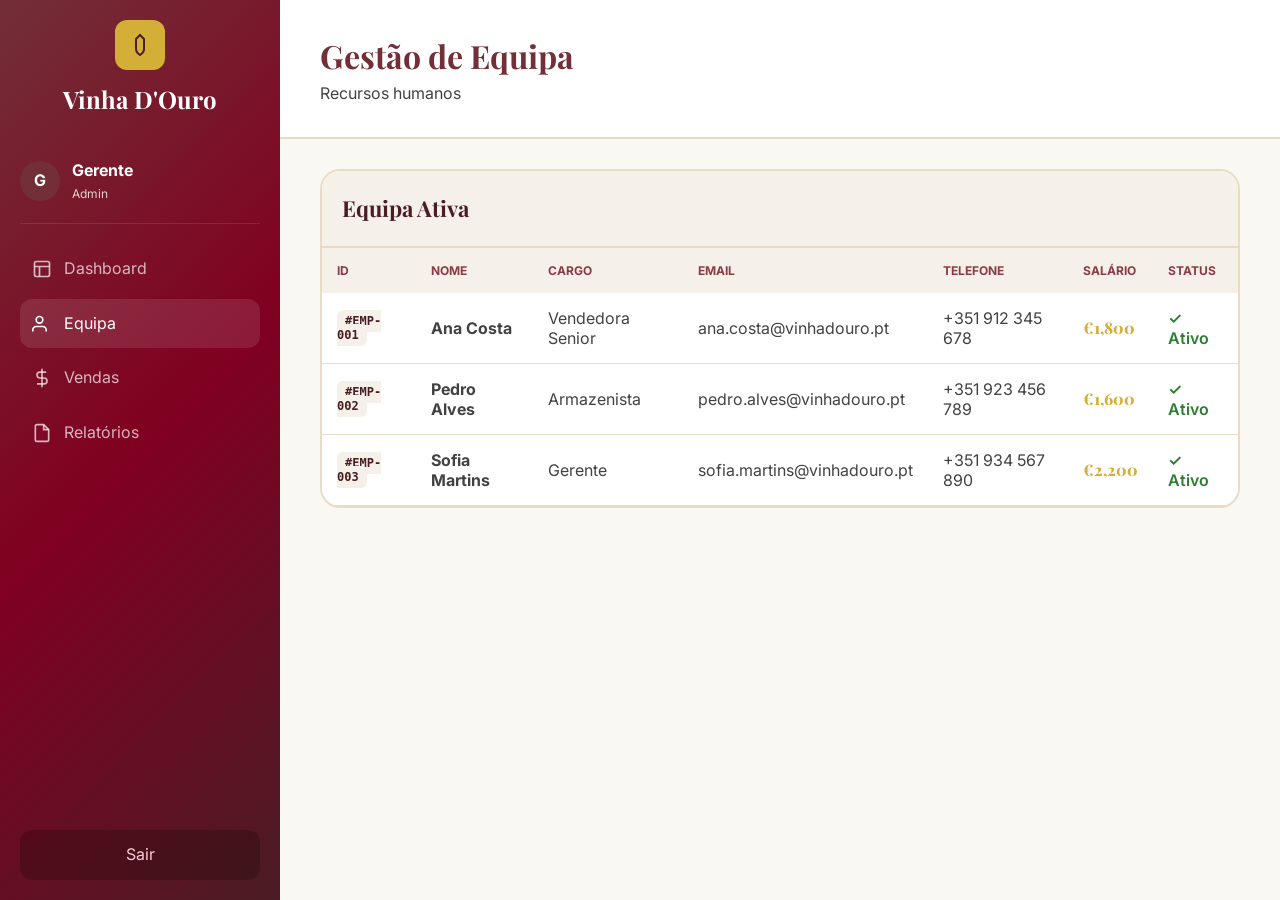
==== gerente-equipa.html @ c0b9875a "Add files via upload" ====
<! DOCTYPE html>
<html lang="pt">
<head>
    <meta charset="UTF-8">
    <title>Vinha D'Ouro - Equipa</title>
    <link rel="stylesheet" href="style.css">
</head>
<body>
    <div class="app-layout">
        <aside class="sidebar">
            <div class="sidebar-header">
                <div class="sidebar-logo">
                    <svg viewBox="0 0 24 24" fill="none" stroke="currentColor" stroke-width="2">
                        <path d="M12 2L8 6v10c0 2 1 4 4 6 3-2 4-4 4-6V6l-4-4z"/>
                    </svg>
                </div>
                <h2>Vinha D'Ouro</h2>
            </div>
             <div class="sidebar-user">
                <div class="user-avatar" style="background:  #722f37;">G</div>
                <div>
                    <p style="font-weight: bold;">Gerente</p>
                    <p style="font-size: 12px; opacity: 0.8;">Admin</p>
                </div>
            </div>
            <nav class="sidebar-nav">
                <a href="gerente.html" class="nav-item">
                    <svg viewBox="0 0 24 24" fill="none" stroke="currentColor" stroke-width="2">
                        <rect x="3" y="3" width="18" height="18" rx="2"/>
                        <path d="M3 9h18M9 21V9"/>
                    </svg>
                    <span>Dashboard</span>
                </a>
                <a href="gerente-equipa.html" class="nav-item active">
                    <svg viewBox="0 0 24 24" fill="none" stroke="currentColor" stroke-width="2"><path d="M17 21v-2a4 4 0 0 0-4-4H5a4 4 0 0 0-4 4v2"/><circle cx="9" cy="7" r="4"/></svg>
                    <span>Equipa</span>
                </a>
                <a href="gerente-vendas.html" class="nav-item">
                    <svg viewBox="0 0 24 24" fill="none" stroke="currentColor" stroke-width="2"><line x1="12" y1="1" x2="12" y2="23"/><path d="M17 5H9.5a3.5 3.5 0 0 0 0 7h5a3.5 3.5 0 0 1 0 7H6"/></svg>
                    <span>Vendas</span>
                </a>
                <a href="gerente-relatorios.html" class="nav-item">
                    <svg viewBox="0 0 24 24" fill="none" stroke="currentColor" stroke-width="2"><path d="M14 2H6a2 2 0 0 0-2 2v16a2 2 0 0 0 2 2h12a2 2 0 0 0 2-2V8z"/><polyline points="14 2 14 8 20 8"/></svg>
                    <span>Relatórios</span>
                </a>
            </nav>
           <a href="index.html" class="logout-btn">Sair</a>
        </aside>
        </aside>
        <main class="main-content">
            <header class="page-header">
                <div>
                    <h1 class="page-title">Gestão de Equipa</h1>
                    <p class="page-subtitle">Recursos humanos</p>
                </div>
            </header>
            <div class="data-table-container">
                <div class="table-header">
                    <h3>Equipa Ativa</h3>
                </div>
                <table class="data-table">
                    <thead>
                        <tr>
                            <th>ID</th>
                            <th>Nome</th>
                            <th>Cargo</th>
                            <th>Email</th>
                            <th>Telefone</th>
                            <th>Salário</th>
                            <th>Status</th>
                        </tr>
                    </thead>
                    <tbody>
                        <tr>
                            <td><code>#EMP-001</code></td>
                            <td><strong>Ana Costa</strong></td>
                            <td>Vendedora Senior</td>
                            <td>ana.costa@vinhadouro.pt</td>
                            <td>+351 912 345 678</td>
                            <td class="price-col">€1,800</td>
                            <td><span class="status-success">✓ Ativo</span></td>
                        </tr>
                        <tr>
                            <td><code>#EMP-002</code></td>
                            <td><strong>Pedro Alves</strong></td>
                            <td>Armazenista</td>
                            <td>pedro.alves@vinhadouro.pt</td>
                            <td>+351 923 456 789</td>
                            <td class="price-col">€1,600</td>
                            <td><span class="status-success">✓ Ativo</span></td>
                        </tr>
                        <tr>
                            <td><code>#EMP-003</code></td>
                            <td><strong>Sofia Martins</strong></td>
                            <td>Gerente</td>
                            <td>sofia.martins@vinhadouro.pt</td>
                            <td>+351 934 567 890</td>
                            <td class="price-col">€2,200</td>
                            <td><span class="status-success">✓ Ativo</span></td>
                        </tr>
                    </tbody>
                </table>
            </div>
        </main>
    </div>
</body>
</html>
---- style.css ----
@import url('https://fonts.googleapis.com/css2?family=Playfair+Display:wght@400;500;600;700;800;900&family=Inter:wght@300;400;500;600;700;800&display=swap');

* { margin: 0; padding: 0; box-sizing: border-box; }

:root {
    --wine-primary: #722f37;
    --wine-dark: #4a1c23;
    --wine-medium: #8b3a47;
    --gold: #d4af37;
    --cream: #faf8f3;
    --beige: #f5f1e8;
    --tan:  #e8dcc4;
    --gradient-wine: linear-gradient(135deg, #722f37 0%, #4a1c23 100%);
    --gradient-gold:  linear-gradient(135deg, #d4af37 0%, #b8992e 100%);
    --gradient-burgundy: linear-gradient(135deg, #800020 0%, #5c0016 100%);
    --gradient-elegant: linear-gradient(135deg, #722f37 0%, #800020 50%, #4a1c23 100%);
}

body {
    font-family: 'Inter', sans-serif;
    background:  var(--cream);
    color: #424242;
    line-height:  1.6;
}

h1, h2, h3 { font-family: 'Playfair Display', serif; }
a { text-decoration: none; color: inherit; }

/* === LOGIN === */
.login-container {
    min-height: 100vh;
    display: flex;
    align-items: center;
    justify-content: center;
    background: var(--gradient-elegant);
    padding: 40px;
}

.login-content {
    background: rgba(255, 255, 255, 0.98);
    border-radius: 24px;
    padding: 64px;
    width: 100%;
    max-width: 650px;
    text-align: center;
    border: 1px solid rgba(212, 175, 55, 0.2);
}

.brand-icon {
    width: 100px; height: 100px;
    background: var(--gradient-wine);
    border-radius: 20px;
    margin: 0 auto 20px;
    display: flex; align-items: center; justify-content: center;
    color: white; border: 2px solid var(--gold);
}
.brand-icon svg { width: 48px; height: 48px; }

.brand-name {
    font-size: 48px;
    background: var(--gradient-wine);
    -webkit-background-clip: text;
    -webkit-text-fill-color: transparent;
    margin-bottom: 10px;
}

.login-divider {
    height: 2px;
    background: linear-gradient(90deg, transparent, var(--tan), transparent);
    margin: 32px 0;
}

.section-title {
    font-size: 24px;
    color: var(--wine-dark);
    margin-bottom: 8px;
}

.section-subtitle {
    color: #888;
    margin-bottom: 28px;
}

.role-cards { display: flex; flex-direction: column; gap: 20px; }

.role-card {
    background: white;
    border:  2px solid var(--tan);
    border-radius: 20px;
    padding: 24px;
    display: flex;
    align-items: center;
    gap: 20px;
    cursor: pointer;
    transition: all 0.3s ease;
}

.role-card:hover { border-color: var(--wine-primary); transform: translateY(-4px); }

.role-card-icon {
    width: 60px; height: 60px;
    border-radius: 12px;
    display: flex; align-items: center; justify-content: center;
    color: white;
}
.role-card-icon svg { width: 30px; height: 30px; }

.gerente-gradient { background: var(--gradient-wine); }
.funcionario-gradient { background: var(--gradient-gold); }
.armazenista-gradient { background:  var(--gradient-burgundy); }

.role-card h3 {
    font-size: 18px;
    color: var(--wine-dark);
    margin-bottom: 4px;
}

.role-card p {
    font-size: 14px;
    color: #888;
}

.role-card-arrow {
    font-size: 24px;
    color: var(--wine-primary);
    margin-left: auto;
}

.login-footer {
    margin-top: 32px;
    padding-top:  24px;
    border-top: 1px solid var(--tan);
    color: #888;
    font-size: 13px;
}

/* === LAYOUT === */
.app-layout { display: flex; min-height: 100vh; }

.sidebar {
    width: 280px;
    background: var(--gradient-elegant);
    color: white;
    display: flex; flex-direction: column;
    position: fixed; height: 100vh;
    padding: 20px;
}

.sidebar-header { text-align: center; margin-bottom: 40px; }
.sidebar-logo { 
    width: 50px; height: 50px; background: var(--gold); 
    border-radius: 12px; margin:  0 auto 10px; 
    display: flex; align-items: center; justify-content:  center; color: var(--wine-dark);
}
.sidebar-logo svg { width: 24px; height: 24px; }

.sidebar-user {
    display: flex; gap: 12px; align-items: center;
    padding-bottom: 20px; border-bottom: 1px solid rgba(255,255,255,0.1);
    margin-bottom: 20px;
}
.user-avatar {
    width: 40px; height: 40px; border-radius: 50%;
    background: rgba(255,255,255,0.2);
    display: flex; align-items: center; justify-content:  center;
    font-weight: bold;
}

.nav-item {
    display: flex; gap: 12px; align-items: center;
    padding: 12px; color: rgba(255,255,255,0.7);
    border-radius: 12px; margin-bottom: 5px;
}
.nav-item:hover, .nav-item.active {
    background: rgba(255,255,255,0.1); color: white;
}
.nav-item svg { width: 20px; height: 20px; }

.logout-btn {
    margin-top: auto;
    display: flex; gap: 10px; align-items: center; justify-content: center;
    padding: 12px; background: rgba(0,0,0,0.2);
    color: #ffcdd2; border-radius: 12px;
}

.main-content { margin-left: 280px; flex: 1; padding: 0; }

.page-header {
    background: white; padding: 30px 40px;
    border-bottom:  2px solid var(--tan);
    display: flex; justify-content: space-between; align-items: center;
}
.page-title { font-size: 32px; color: var(--wine-primary); }

/* === POS LAYOUT === */
.pos-layout { 
    display: grid; 
    grid-template-columns: 1fr 350px; 
    gap: 30px; 
    padding: 30px 40px; 
}

.products-panel, .cart-panel { 
    background: white; 
    border-radius: 20px; 
    border: 2px solid var(--tan); 
    overflow: hidden; 
}

.products-panel {
    display: flex;
    flex-direction: column;
}

.category-selector { 
    display: flex; 
    gap:  10px; 
    padding: 20px; 
    overflow-x: auto; 
}

.category-btn { 
    padding: 8px 16px; 
    border: 1px solid var(--tan); 
    border-radius: 8px; 
    background: white; 
    cursor: pointer; 
}
.category-btn.active { 
    background: var(--wine-primary); 
    color: white; 
    border-color: var(--wine-primary); 
}

.products-grid {
    padding: 20px;
    display: grid; 
    grid-template-columns: repeat(auto-fill, minmax(200px, 1fr)); 
    gap: 20px;
}

.product-card {
    border: 2px solid var(--tan); 
    border-radius: 16px; 
    padding: 15px;
    transition: all 0.3s ease;
}
.product-card:hover { 
    border-color: var(--wine-primary); 
    transform: translateY(-2px); 
}
.product-image {
    height: 120px; 
    background: var(--beige); 
    border-radius: 12px;
    display: flex; 
    align-items: center; 
    justify-content: center; 
    font-size: 40px; 
    margin-bottom: 10px;
}
.product-price { 
    font-size: 20px; 
    color: var(--gold); 
    font-weight: 800; 
}
.btn-add {
    width: 100%; 
    padding: 10px; 
    margin-top: 10px;
    background: var(--wine-primary); 
    color: white; 
    border: none; 
    border-radius:  8px; 
    cursor: pointer;
}

/* Dashboard Cards */
.dashboard-grid { 
    display: grid; 
    grid-template-columns:  repeat(3, 1fr); 
    gap: 20px; 
    padding: 30px 40px; 
}
.kpi-card { 
    background: white; 
    padding: 25px; 
    border-radius: 20px; 
    border: 2px solid var(--tan); 
}
.kpi-label {
    color: var(--wine-primary);
    font-size: 14px;
    margin-bottom:  12px;
    font-weight: 600;
}
.kpi-value { 
    font-size: 36px; 
    font-weight: 900; 
    color: var(--wine-dark); 
    font-family: 'Playfair Display'; 
}
.kpi-trend.positive {
    color: #2e7d32;
    font-size: 13px;
    font-weight: 600;
}
.kpi-trend.negative {
    color: #c62828;
    font-size: 13px;
    font-weight: 600;
}
.kpi-meta {
    color: #666;
    font-size: 13px;
}

/* Tabelas */
.data-table-container { 
    margin:  30px 40px; 
    background: white; 
    border-radius: 20px; 
    border: 2px solid var(--tan); 
    overflow: hidden; 
}
.table-header {
    padding: 20px;
    border-bottom: 2px solid var(--tan);
    background: var(--beige);
}
.table-header h3 {
    color: var(--wine-dark);
    font-size: 22px;
}
.table-subtitle {
    font-size: 14px;
    color: #888;
    margin-top: 4px;
}
.data-table { 
    width: 100%; 
    border-collapse: collapse; 
}
.data-table th { 
    background: var(--beige); 
    padding: 15px; 
    text-align: left; 
    font-size: 12px; 
    text-transform: uppercase; 
    color: var(--wine-medium); 
}
.data-table td { 
    padding: 15px; 
    border-bottom: 1px solid var(--tan); 
}
.data-table code {
    background: var(--beige);
    padding: 4px 8px;
    border-radius: 6px;
    font-size:  12px;
    color: var(--wine-dark);
    font-weight: 600;
}
.price-col {
    color: var(--gold);
    font-weight: 800;
    font-size: 16px;
    font-family: 'Playfair Display', serif;
}
.status-success {
    color: #2e7d32;
    font-weight: 600;
}
.status-pending {
    color: #f57c00;
    font-weight: 600;
}
.status-warning {
    background: #fff3e0;
    color: #f57c00;
    padding: 4px 10px;
    border-radius:  12px;
    font-size:  12px;
    font-weight: 600;
}

/* Reports */
.reports-grid {
    display: grid;
    grid-template-columns:  repeat(2, 1fr);
    gap: 24px;
    padding: 40px;
}
.report-card {
    background: white;
    padding: 30px;
    border-radius: 16px;
    border: 2px solid var(--tan);
    text-align: center;
}
.report-card:hover {
    border-color: var(--wine-primary);
    transform: translateY(-4px);
}
.report-icon {
    font-size: 48px;
    margin-bottom: 16px;
}
.report-card h3 {
    color:  var(--wine-dark);
    margin-bottom: 12px;
}
.report-card p {
    color: #666;
    margin-bottom: 20px;
}
.btn-download {
    display: inline-block;
    padding: 12px 24px;
    background: var(--wine-primary);
    color: white;
    border-radius: 8px;
    font-weight: 600;
}
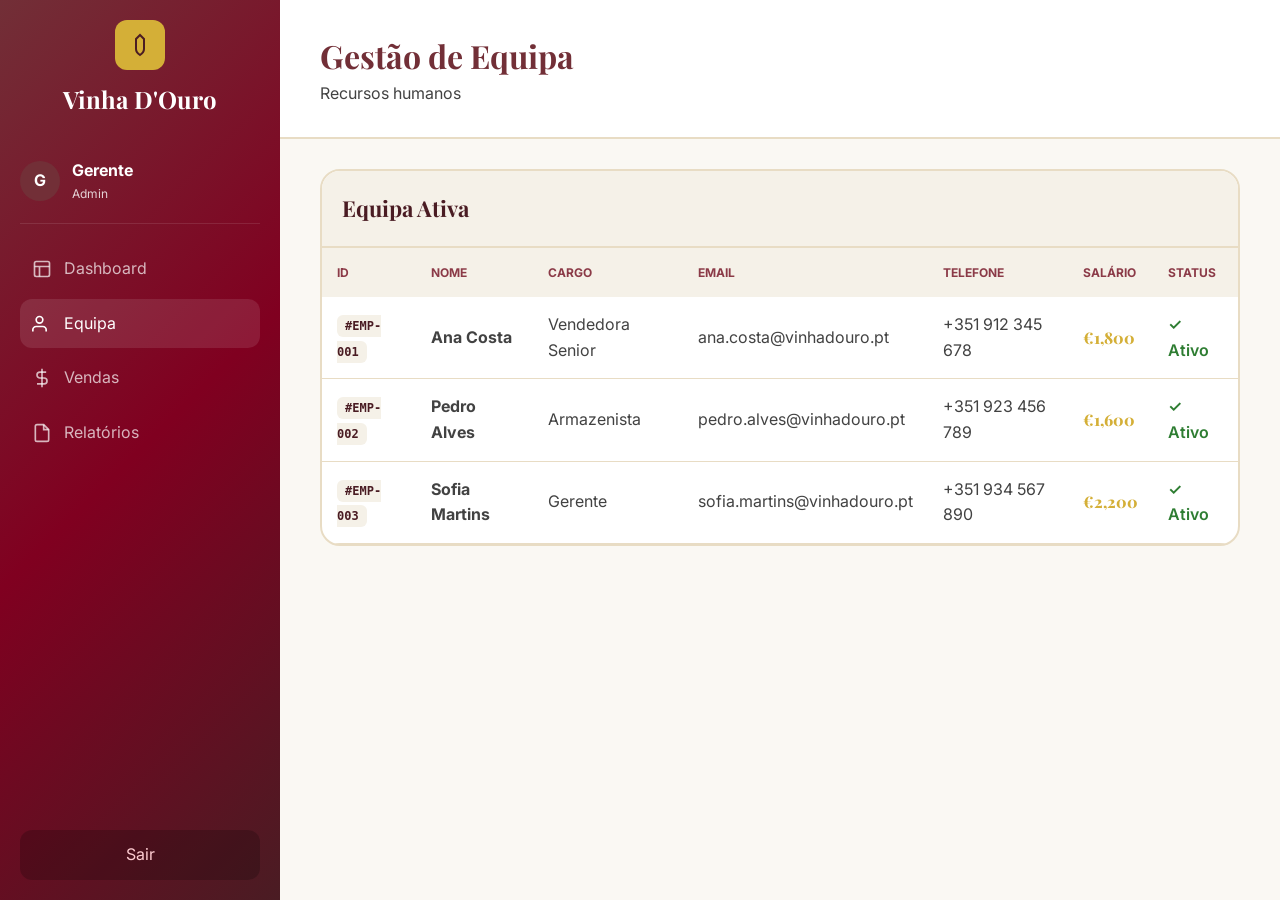
==== commit ae1452c5: "Fix HTML/JS issues: DOCTYPE declarations, duplicate aside tags, price format, module.exports, viewpo" ====
--- a/gerente-equipa.html
+++ b/gerente-equipa.html
@@ -1,7 +1,8 @@
-<! DOCTYPE html>
+<!DOCTYPE html>
 <html lang="pt">
 <head>
     <meta charset="UTF-8">
+    <meta name="viewport" content="width=device-width, initial-scale=1.0">
     <title>Vinha D'Ouro - Equipa</title>
     <link rel="stylesheet" href="style.css">
 </head>
@@ -45,7 +46,6 @@
                 </a>
             </nav>
            <a href="index.html" class="logout-btn">Sair</a>
-        </aside>
         </aside>
         <main class="main-content">
             <header class="page-header">
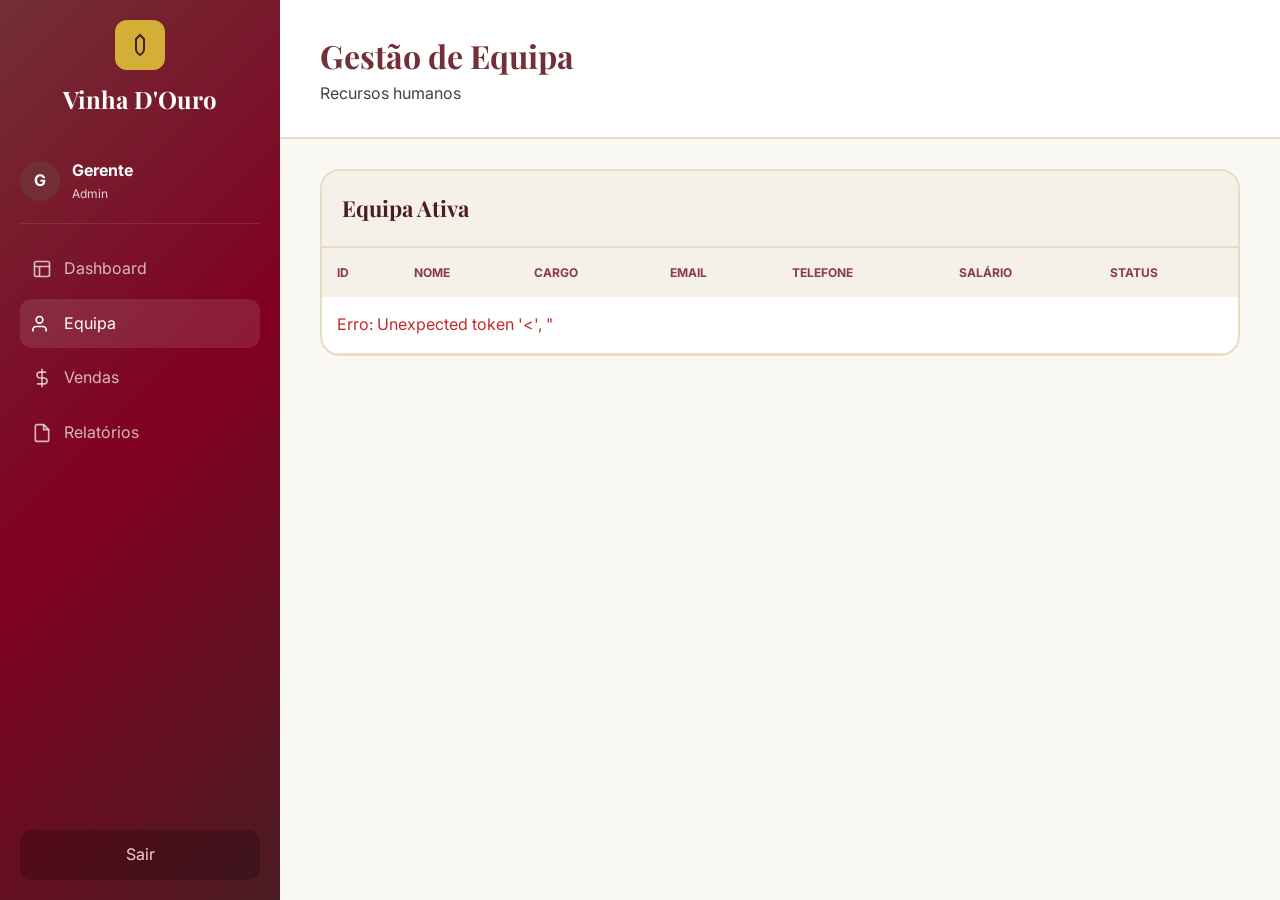
==== commit 16de1c66: "Connect Java backend to HTML interface via embedded HTTP server Co-authored-by: PedroGGomess <201188" ====
--- a/gerente-equipa.html
+++ b/gerente-equipa.html
@@ -70,38 +70,13 @@
                             <th>Status</th>
                         </tr>
                     </thead>
-                    <tbody>
-                        <tr>
-                            <td><code>#EMP-001</code></td>
-                            <td><strong>Ana Costa</strong></td>
-                            <td>Vendedora Senior</td>
-                            <td>ana.costa@vinhadouro.pt</td>
-                            <td>+351 912 345 678</td>
-                            <td class="price-col">€1,800</td>
-                            <td><span class="status-success">✓ Ativo</span></td>
-                        </tr>
-                        <tr>
-                            <td><code>#EMP-002</code></td>
-                            <td><strong>Pedro Alves</strong></td>
-                            <td>Armazenista</td>
-                            <td>pedro.alves@vinhadouro.pt</td>
-                            <td>+351 923 456 789</td>
-                            <td class="price-col">€1,600</td>
-                            <td><span class="status-success">✓ Ativo</span></td>
-                        </tr>
-                        <tr>
-                            <td><code>#EMP-003</code></td>
-                            <td><strong>Sofia Martins</strong></td>
-                            <td>Gerente</td>
-                            <td>sofia.martins@vinhadouro.pt</td>
-                            <td>+351 934 567 890</td>
-                            <td class="price-col">€2,200</td>
-                            <td><span class="status-success">✓ Ativo</span></td>
-                        </tr>
+                    <tbody id="equipa-tbody">
+                        <tr><td colspan="7" style="color:#aaa;">A carregar…</td></tr>
                     </tbody>
                 </table>
             </div>
         </main>
     </div>
+    <script src="app.js"></script>
 </body>
 </html>
